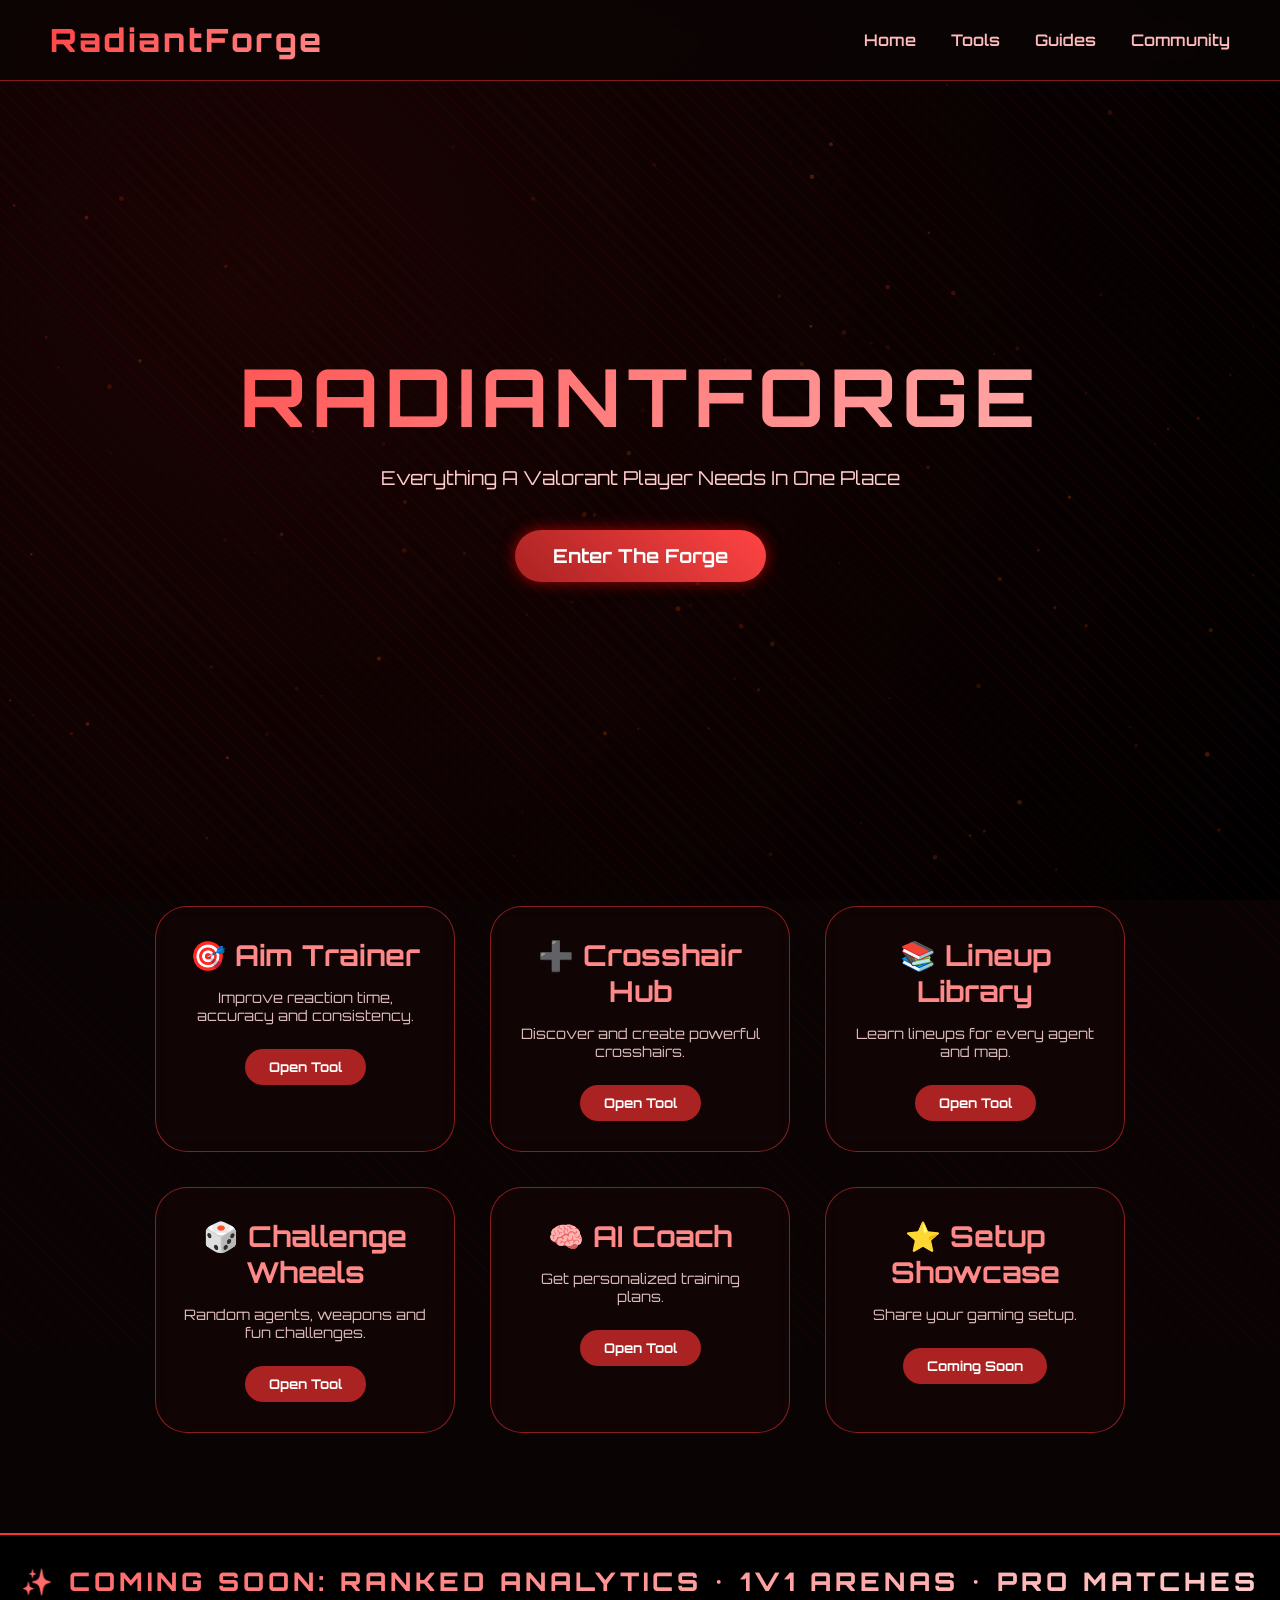
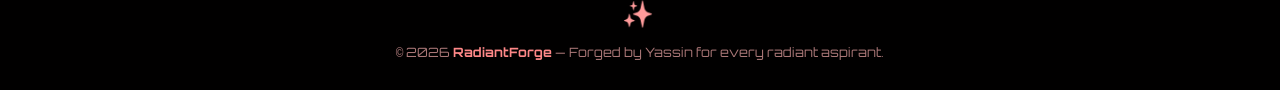
==== index.html @ 875116aa "Add files via upload" ====
<!DOCTYPE html>
<html lang="ar">
<head>
    <meta charset="UTF-8">
    <meta name="viewport" content="width=device-width, initial-scale=1.0, user-scalable=yes">
    <title>RadiantForge | الرئيسية</title>
    <link href="https://fonts.googleapis.com/css2?family=Orbitron:wght@400;600;700;800;900&display=swap" rel="stylesheet">
    <style>
        * {
            margin: 0;
            padding: 0;
            box-sizing: border-box;
        }
        body {
            font-family: 'Orbitron', monospace;
            background: #0a0303;
            color: #f0f0f0;
            overflow-x: hidden;
        }
        .animated-bg {
            position: fixed;
            top: 0;
            left: 0;
            width: 100%;
            height: 100%;
            z-index: -2;
            background: radial-gradient(circle at 20% 30%, #1a0303, #000000);
        }
        .animated-bg::before {
            content: '';
            position: absolute;
            width: 200%;
            height: 200%;
            top: -50%;
            left: -50%;
            background: repeating-linear-gradient(45deg, rgba(255,30,30,0.03) 0px, rgba(255,30,30,0.03) 2px, transparent 2px, transparent 12px);
            animation: shiftMesh 30s linear infinite;
        }
        @keyframes shiftMesh {
            0% { transform: translate(0,0); }
            100% { transform: translate(80px,80px); }
        }
        #particleCanvas {
            position: fixed;
            top: 0;
            left: 0;
            width: 100%;
            height: 100%;
            pointer-events: none;
            z-index: -1;
            opacity: 0.5;
        }
        .navbar {
            display: flex;
            justify-content: space-between;
            align-items: center;
            padding: 20px 50px;
            background: rgba(10,5,5,0.7);
            backdrop-filter: blur(15px);
            border-bottom: 1px solid rgba(255,50,50,0.5);
            position: sticky;
            top: 0;
            z-index: 100;
        }
        .logo {
            font-size: 2rem;
            font-weight: 800;
            background: linear-gradient(135deg, #ff4444, #ff8888);
            -webkit-background-clip: text;
            background-clip: text;
            color: transparent;
            cursor: pointer;
            transition: 0.2s;
            letter-spacing: 3px;
        }
        .logo:hover {
            transform: scale(1.02);
            text-shadow: 0 0 25px red;
        }
        .nav-links {
            display: flex;
            gap: 35px;
            list-style: none;
        }
        .nav-links a {
            text-decoration: none;
            color: #ffbbbb;
            font-weight: 600;
            transition: 0.2s;
            cursor: pointer;
        }
        .nav-links a:hover {
            color: #ff3333;
            text-shadow: 0 0 8px red;
        }
        .hero {
            min-height: 85vh;
            display: flex;
            flex-direction: column;
            justify-content: center;
            align-items: center;
            text-align: center;
            padding: 20px;
        }
        .hero h1 {
            font-size: 5rem;
            background: linear-gradient(135deg, #ff5555, #ffaaaa);
            -webkit-background-clip: text;
            background-clip: text;
            color: transparent;
            letter-spacing: 6px;
            animation: fadeInUp 1s ease;
        }
        .hero p {
            font-size: 1.2rem;
            color: #ffcccc;
            margin-top: 20px;
            max-width: 700px;
            animation: fadeInUp 1s 0.1s backwards;
        }
        .hero-btn {
            margin-top: 40px;
            background: linear-gradient(45deg, #aa2222, #ff4444);
            border: none;
            padding: 14px 38px;
            font-size: 1.2rem;
            font-weight: bold;
            font-family: 'Orbitron', monospace;
            color: white;
            border-radius: 60px;
            cursor: pointer;
            transition: 0.3s;
            box-shadow: 0 0 15px rgba(255,0,0,0.6);
        }
        .hero-btn:hover {
            transform: scale(1.05);
            box-shadow: 0 0 30px red;
        }
        .features {
            display: flex;
            flex-wrap: wrap;
            justify-content: center;
            gap: 35px;
            padding: 60px 40px;
            max-width: 1400px;
            margin: 0 auto;
        }
        .card {
            background: rgba(20,5,5,0.65);
            backdrop-filter: blur(12px);
            border: 1px solid rgba(255,60,60,0.5);
            border-radius: 32px;
            padding: 30px 25px;
            width: 300px;
            text-align: center;
            transition: 0.25s ease;
            cursor: pointer;
        }
        .card:hover {
            transform: translateY(-12px);
            border-color: #ff5555;
            box-shadow: 0 20px 35px rgba(255,0,0,0.3);
        }
        .card h2 { font-size: 1.8rem; color: #ff8888; margin-bottom: 15px; }
        .card p { color: #ddbbbb; font-size: 0.9rem; margin-bottom: 25px; }
        .card button {
            background: #aa2222;
            border: none;
            padding: 10px 24px;
            border-radius: 40px;
            color: white;
            font-weight: bold;
            font-family: 'Orbitron', monospace;
            cursor: pointer;
            transition: 0.2s;
        }
        .card button:hover {
            background: #ff3333;
            box-shadow: 0 0 12px red;
        }
        .forge-footer {
            background: rgba(0,0,0,0.85);
            backdrop-filter: blur(12px);
            border-top: 2px solid #ff3333;
            padding: 30px 20px;
            text-align: center;
            margin-top: 40px;
        }
        .coming-soon-glow {
            font-size: 1.6rem;
            font-weight: 800;
            background: linear-gradient(135deg, #ff6666, #ffcccc);
            -webkit-background-clip: text;
            background-clip: text;
            color: transparent;
            letter-spacing: 4px;
        }
        .footer-quote {
            color: #aa7777;
            font-size: 0.8rem;
            margin-top: 15px;
        }
        .radiant-link {
            cursor: pointer;
            color: #ff8888;
            font-weight: bold;
        }
        /* مودال المجتمع */
        .community-modal, .comingsoon-modal {
            display: none;
            position: fixed;
            top: 0;
            left: 0;
            width: 100%;
            height: 100%;
            background: rgba(0,0,0,0.85);
            backdrop-filter: blur(20px);
            justify-content: center;
            align-items: center;
            z-index: 1000;
        }
        .community-box, .comingsoon-box {
            background: #0f0505;
            border: 2px solid #ff4444;
            border-radius: 48px;
            max-width: 500px;
            width: 90%;
            padding: 35px 25px;
            text-align: center;
            position: relative;
            box-shadow: 0 0 60px rgba(255,0,0,0.4);
        }
        .close-community, .close-comingsoon {
            position: absolute;
            top: 20px;
            right: 30px;
            font-size: 35px;
            cursor: pointer;
            color: #ff7777;
            transition: 0.2s;
        }
        .close-community:hover, .close-comingsoon:hover {
            color: #ff3333;
        }
        .community-box h2, .comingsoon-box h2 {
            font-size: 2rem;
            color: #ff6666;
            margin-bottom: 10px;
        }
        .community-subtitle {
            color: #ffaaaa;
            margin-bottom: 25px;
        }
        .community-links {
            display: flex;
            flex-direction: column;
            gap: 18px;
            margin: 25px 0;
        }
        .community-card {
            display: flex;
            align-items: center;
            gap: 20px;
            background: #1f0a0a;
            padding: 15px 20px;
            border-radius: 28px;
            text-decoration: none;
            transition: 0.2s;
            border: 1px solid #aa4444;
        }
        .community-card span {
            font-size: 2rem;
        }
        .community-card h3 {
            margin: 0;
            color: #ffaaaa;
        }
        .community-card p {
            margin: 0;
            font-size: 0.7rem;
            color: #aa7777;
        }
        .community-card:hover:not(.disabled) {
            background: #ff2200;
            transform: scale(1.02);
        }
        .community-card.disabled {
            opacity: 0.6;
            cursor: default;
        }
        .forge-coming-soon {
            margin-top: 20px;
            font-style: italic;
            color: #ff8888;
            letter-spacing: 1px;
        }
        .progress-bar {
            background: #330000;
            border-radius: 60px;
            height: 6px;
            width: 100%;
            margin: 20px 0;
            overflow: hidden;
        }
        .progress-fill {
            width: 0%;
            height: 100%;
            background: linear-gradient(90deg, #ff4444, #ff8888);
            animation: loadingFake 3s infinite ease;
        }
        @keyframes loadingFake {
            0% { width: 5%; }
            50% { width: 70%; }
            100% { width: 5%; }
        }
        @keyframes fadeInUp {
            from { opacity: 0; transform: translateY(40px); }
            to { opacity: 1; transform: translateY(0); }
        }
        @media (max-width: 800px) {
            .navbar { padding: 15px 20px; }
            .hero h1 { font-size: 2.6rem; }
            .card { width: 260px; }
            .coming-soon-glow { font-size: 1.2rem; }
        }
    </style>
</head>
<body>
<div class="animated-bg"></div>
<canvas id="particleCanvas"></canvas>

<nav class="navbar">
    <div class="logo" id="radiantLogo">RadiantForge</div>
    <ul class="nav-links">
        <li><a href="#" id="homeLink">Home</a></li>
        <li><a href="#" id="toolsLink">Tools</a></li>
        <li><a href="#" id="guidesLink">Guides</a></li>
        <li><a href="#" id="communityLink">Community</a></li>
    </ul>
</nav>

<section class="hero">
    <h1>RADIANTFORGE</h1>
    <p>Everything A Valorant Player Needs In One Place</p>
    <button class="hero-btn" id="enterForgeBtn">Enter The Forge</button>
</section>

<section class="features" id="tools">
    <div class="card" data-page="aimtrainer.html">
        <h2>🎯 Aim Trainer</h2>
        <p>Improve reaction time, accuracy and consistency.</p>
        <button>Open Tool</button>
    </div>
    <div class="card" data-page="crosshair.html">
        <h2>➕ Crosshair Hub</h2>
        <p>Discover and create powerful crosshairs.</p>
        <button>Open Tool</button>
    </div>
    <div class="card" data-page="lineups.html">
        <h2>📚 Lineup Library</h2>
        <p>Learn lineups for every agent and map.</p>
        <button>Open Tool</button>
    </div>
    <div class="card" data-page="wheels.html">
        <h2>🎲 Challenge Wheels</h2>
        <p>Random agents, weapons and fun challenges.</p>
        <button>Open Tool</button>
    </div>
    <div class="card" data-page="aicoach.html">
        <h2>🧠 AI Coach</h2>
        <p>Get personalized training plans.</p>
        <button>Open Tool</button>
    </div>
    <div class="card" id="setupShowcaseCard">
        <h2>⭐ Setup Showcase</h2>
        <p>Share your gaming setup.</p>
        <button>Coming Soon</button>
    </div>
</section>

<footer class="forge-footer">
    <div class="coming-soon-glow">✨ COMING SOON: RANKED ANALYTICS • 1V1 ARENAS • PRO MATCHES ✨</div>
    <div class="footer-quote">© 2026 <span class="radiant-link" id="footerRadiant">RadiantForge</span> — Forged by Yassin for every radiant aspirant.</div>
</footer>

<!-- مودال المجتمع -->
<div id="communityModal" class="community-modal">
    <div class="community-box">
        <span class="close-community">&times;</span>
        <h2>JOIN THE FORGE</h2>
        <p class="community-subtitle">Become part of RadiantForge Community</p>
        <div class="community-links">
            <a class="community-card" href="https://www.youtube.com/@Fasel-wnawasel" target="_blank">
                <span>▶</span>
                <div>
                    <h3>YouTube</h3>
                    <p>Channel</p>
                </div>
            </a>
            <a class="community-card" href="https://www.instagram.com/ysynshrf439/" target="_blank">
                <span>◎</span>
                <div>
                    <h3>Instagram</h3>
                    <p>Profile</p>
                </div>
            </a>
            <div class="community-card disabled">
                <span>◈</span>
                <div>
                    <h3>Discord</h3>
                    <p>Coming Soon</p>
                </div>
            </div>
        </div>
        <div class="forge-coming-soon">✦ More Features Are Forging... ✦</div>
    </div>
</div>

<!-- مودال Coming Soon لـ Setup Showcase -->
<div id="comingsoonModal" class="comingsoon-modal">
    <div class="comingsoon-box">
        <span class="close-comingsoon">&times;</span>
        <div class="google-icon" style="font-size:3rem;">🔧</div>
        <h2>Coming Soon</h2>
        <p>Setup Showcase is currently under construction. We're forging an amazing space for you to share and discover gaming setups. Stay tuned!</p>
        <div class="progress-bar"><div class="progress-fill"></div></div>
        <button class="close-comingsoon-btn" style="background:#ff2200; border:none; padding:10px 24px; border-radius:40px; cursor:pointer; margin-top:10px;">Got it 🔥</button>
    </div>
</div>

<script>
    // جسيمات الخلفية
    const canvas = document.getElementById('particleCanvas');
    const ctx = canvas.getContext('2d');
    let width, height, particles = [];
    function resizeCanvas() {
        width = window.innerWidth;
        height = window.innerHeight;
        canvas.width = width;
        canvas.height = height;
    }
    class Particle {
        constructor() {
            this.x = Math.random() * width;
            this.y = Math.random() * height;
            this.size = Math.random() * 2 + 0.5;
            this.speedX = (Math.random() - 0.5) * 0.3;
            this.speedY = (Math.random() - 0.5) * 0.2;
            this.color = `rgba(255, ${Math.random()*80+50}, ${Math.random()*60}, ${Math.random()*0.4+0.1})`;
        }
        update() {
            this.x += this.speedX;
            this.y += this.speedY;
            if (this.x < 0) this.x = width;
            if (this.x > width) this.x = 0;
            if (this.y < 0) this.y = height;
            if (this.y > height) this.y = 0;
        }
        draw() {
            ctx.beginPath();
            ctx.arc(this.x, this.y, this.size, 0, Math.PI*2);
            ctx.fillStyle = this.color;
            ctx.fill();
        }
    }
    function initParticles() {
        particles = [];
        let count = Math.min(350, Math.floor(width * height / 8000));
        for (let i=0; i<count; i++) particles.push(new Particle());
    }
    function animateParticles() {
        if (!ctx) return;
        ctx.clearRect(0, 0, width, height);
        particles.forEach(p => { p.update(); p.draw(); });
        requestAnimationFrame(animateParticles);
    }
    window.addEventListener('resize', () => { resizeCanvas(); initParticles(); });
    resizeCanvas(); initParticles(); animateParticles();

    // الانتقال إلى الصفحات (باستثناء Setup Showcase)
    function navigateTo(page) {
        window.location.href = `pages/${page}`;
    }
    document.querySelectorAll('.card').forEach(card => {
        const page = card.getAttribute('data-page');
        if (page) {
            card.addEventListener('click', () => navigateTo(page));
        }
    });
    document.getElementById('enterForgeBtn').addEventListener('click', () => {
        document.getElementById('tools').scrollIntoView({ behavior: 'smooth' });
    });
    document.getElementById('homeLink').addEventListener('click', () => window.scrollTo({ top: 0, behavior: 'smooth' }));
    document.getElementById('toolsLink').addEventListener('click', () => document.getElementById('tools').scrollIntoView({ behavior: 'smooth' }));
    document.getElementById('guidesLink').addEventListener('click', () => navigateTo('guides.html'));

    // ========== مودال المجتمع ==========
    const modalCommunity = document.getElementById('communityModal');
    const communityBtn = document.getElementById('communityLink');
    const closeCommunity = document.querySelector('.close-community');
    function openCommunityModal() { modalCommunity.style.display = 'flex'; }
    function closeCommunityModal() { modalCommunity.style.display = 'none'; }
    if (communityBtn) communityBtn.addEventListener('click', openCommunityModal);
    if (closeCommunity) closeCommunity.addEventListener('click', closeCommunityModal);
    window.addEventListener('click', (e) => { if (e.target === modalCommunity) closeCommunityModal(); });

    // ========== مودال Coming Soon لـ Setup Showcase ==========
    const modalComingSoon = document.getElementById('comingsoonModal');
    const setupCard = document.getElementById('setupShowcaseCard');
    const closeComingSoon = document.querySelector('.close-comingsoon');
    const closeBtn = document.querySelector('.close-comingsoon-btn');

    function openComingSoonModal() {
        modalComingSoon.style.display = 'flex';
    }
    function closeComingSoonModal() {
        modalComingSoon.style.display = 'none';
    }
    if (setupCard) {
        setupCard.addEventListener('click', openComingSoonModal);
    }
    if (closeComingSoon) closeComingSoon.addEventListener('click', closeComingSoonModal);
    if (closeBtn) closeBtn.addEventListener('click', closeComingSoonModal);
    window.addEventListener('click', (e) => { if (e.target === modalComingSoon) closeComingSoonModal(); });

    // العودة للرئيسية عبر الشعار
    const goHome = () => window.location.href = window.location.pathname;
    document.getElementById('radiantLogo').addEventListener('click', goHome);
    document.getElementById('footerRadiant').addEventListener('click', goHome);
</script>
</body>
</html>
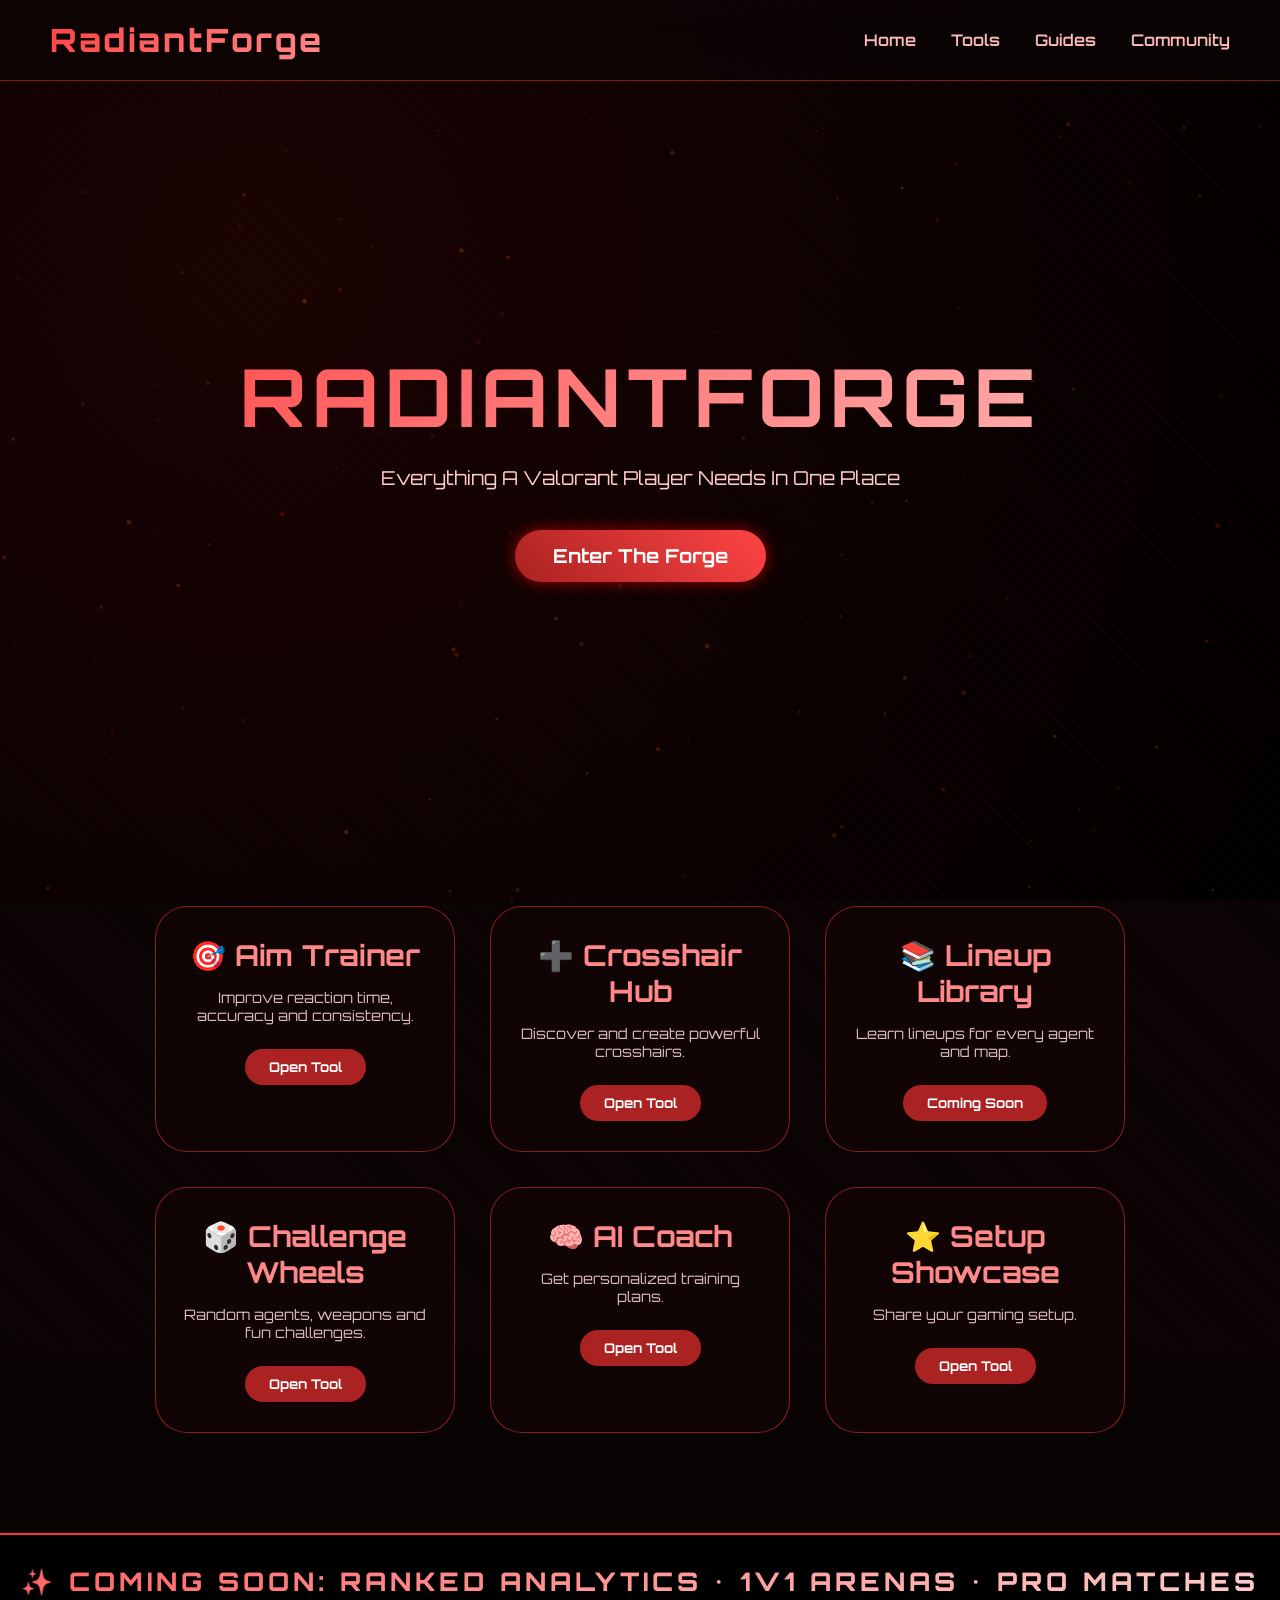
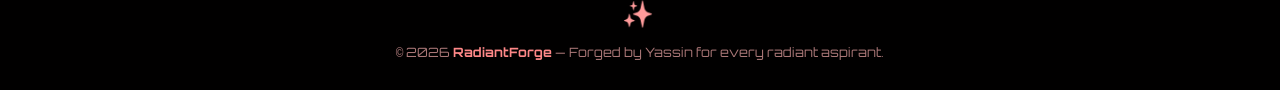
==== commit f6e194c9: "Update index.html" ====
--- a/index.html
+++ b/index.html
@@ -356,10 +356,11 @@
         <p>Discover and create powerful crosshairs.</p>
         <button>Open Tool</button>
     </div>
-    <div class="card" data-page="lineups.html">
+    <!-- Lineup Library -> Coming Soon Modal -->
+    <div class="card" id="lineupCard">
         <h2>📚 Lineup Library</h2>
         <p>Learn lineups for every agent and map.</p>
-        <button>Open Tool</button>
+        <button>Coming Soon</button>
     </div>
     <div class="card" data-page="wheels.html">
         <h2>🎲 Challenge Wheels</h2>
@@ -371,10 +372,11 @@
         <p>Get personalized training plans.</p>
         <button>Open Tool</button>
     </div>
-    <div class="card" id="setupShowcaseCard">
+    <!-- Setup Showcase -> يعمل بشكل طبيعي -->
+    <div class="card" data-page="setupshowcase.html">
         <h2>⭐ Setup Showcase</h2>
         <p>Share your gaming setup.</p>
-        <button>Coming Soon</button>
+        <button>Open Tool</button>
     </div>
 </section>
 
@@ -416,13 +418,13 @@
     </div>
 </div>
 
-<!-- مودال Coming Soon لـ Setup Showcase -->
+<!-- مودال Coming Soon لـ Lineup Library -->
 <div id="comingsoonModal" class="comingsoon-modal">
     <div class="comingsoon-box">
         <span class="close-comingsoon">&times;</span>
-        <div class="google-icon" style="font-size:3rem;">🔧</div>
+        <div style="font-size:3rem;">📚</div>
         <h2>Coming Soon</h2>
-        <p>Setup Showcase is currently under construction. We're forging an amazing space for you to share and discover gaming setups. Stay tuned!</p>
+        <p>Lineup Library is currently under construction. We're gathering the best lineups for every agent and map. Stay tuned for the ultimate lineup tool!</p>
         <div class="progress-bar"><div class="progress-fill"></div></div>
         <button class="close-comingsoon-btn" style="background:#ff2200; border:none; padding:10px 24px; border-radius:40px; cursor:pointer; margin-top:10px;">Got it 🔥</button>
     </div>
@@ -477,15 +479,13 @@
     window.addEventListener('resize', () => { resizeCanvas(); initParticles(); });
     resizeCanvas(); initParticles(); animateParticles();
 
-    // الانتقال إلى الصفحات (باستثناء Setup Showcase)
+    // الانتقال إلى الصفحات (للبطاقات التي لها data-page)
     function navigateTo(page) {
         window.location.href = `pages/${page}`;
     }
-    document.querySelectorAll('.card').forEach(card => {
+    document.querySelectorAll('.card[data-page]').forEach(card => {
         const page = card.getAttribute('data-page');
-        if (page) {
-            card.addEventListener('click', () => navigateTo(page));
-        }
+        card.addEventListener('click', () => navigateTo(page));
     });
     document.getElementById('enterForgeBtn').addEventListener('click', () => {
         document.getElementById('tools').scrollIntoView({ behavior: 'smooth' });
@@ -504,9 +504,9 @@
     if (closeCommunity) closeCommunity.addEventListener('click', closeCommunityModal);
     window.addEventListener('click', (e) => { if (e.target === modalCommunity) closeCommunityModal(); });
 
-    // ========== مودال Coming Soon لـ Setup Showcase ==========
+    // ========== مودال Coming Soon لـ Lineup Library ==========
     const modalComingSoon = document.getElementById('comingsoonModal');
-    const setupCard = document.getElementById('setupShowcaseCard');
+    const lineupCard = document.getElementById('lineupCard');
     const closeComingSoon = document.querySelector('.close-comingsoon');
     const closeBtn = document.querySelector('.close-comingsoon-btn');
 
@@ -516,8 +516,8 @@
     function closeComingSoonModal() {
         modalComingSoon.style.display = 'none';
     }
-    if (setupCard) {
-        setupCard.addEventListener('click', openComingSoonModal);
+    if (lineupCard) {
+        lineupCard.addEventListener('click', openComingSoonModal);
     }
     if (closeComingSoon) closeComingSoon.addEventListener('click', closeComingSoonModal);
     if (closeBtn) closeBtn.addEventListener('click', closeComingSoonModal);
@@ -529,4 +529,4 @@
     document.getElementById('footerRadiant').addEventListener('click', goHome);
 </script>
 </body>
-</html>+</html>
